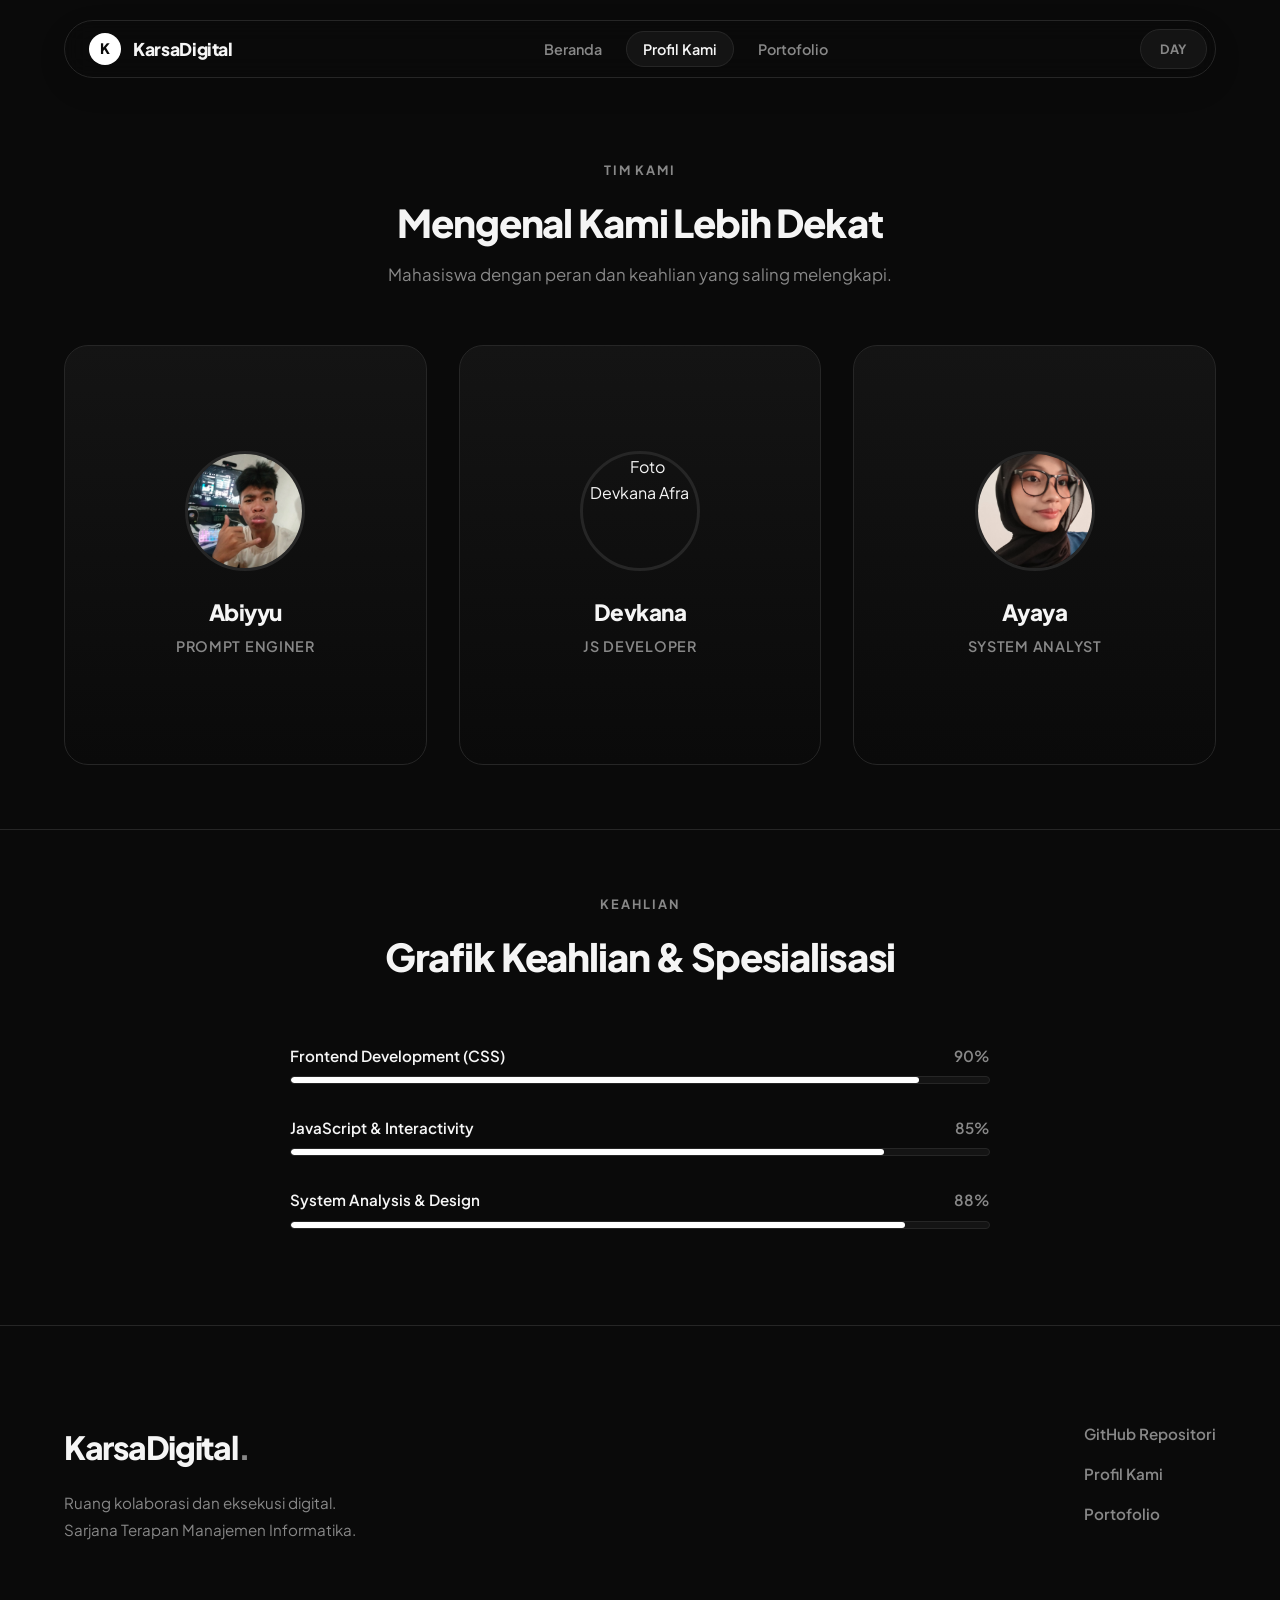
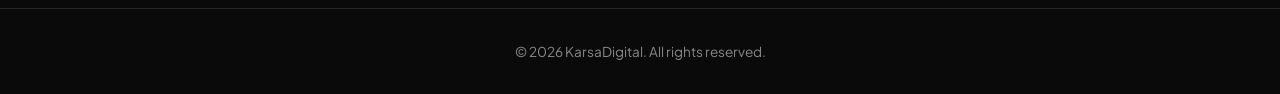
==== profil.html @ aba63a1a "Add files via upload" ====
<!DOCTYPE html>
<html lang="id" data-theme="dark">
<head>
  <meta charset="UTF-8" />
  <meta name="viewport" content="width=device-width, initial-scale=1.0" />
  <meta name="description" content="Profil mahasiswa Manajemen Informatika." />
  <title>KarsaDigital | Profil Kami</title>
  <link rel="preconnect" href="https://fonts.googleapis.com">
  <link rel="preconnect" href="https://fonts.gstatic.com" crossorigin>
  <link href="https://fonts.googleapis.com/css2?family=Plus+Jakarta+Sans:wght@400;500;600;700;800&display=swap" rel="stylesheet">
  <link rel="stylesheet" href="css/style.css" />
</head>
<body>

  <header class="site-header" id="siteHeader">
    <div class="container header-inner">
      <a href="index.html" class="logo">
        <span class="logo-mark" aria-hidden="true">K</span>
        <span class="logo-text">KarsaDigital</span>
      </a>
      <nav class="main-nav" id="mainNav">
        <ul class="nav-list">
          <li><a href="index.html" class="nav-link" data-page="index">Beranda</a></li>
          <li><a href="profil.html" class="nav-link" data-page="profil">Profil Kami</a></li>
          <li><a href="portofolio.html" class="nav-link" data-page="portofolio">Portofolio</a></li>
        </ul>
      </nav>
      <div class="header-actions">
        <button class="theme-toggle" id="themeToggle" type="button" aria-label="Ganti tema">
          <span class="theme-icon" aria-hidden="true">day</span>
        </button>
        <button class="nav-toggle" id="navToggle" type="button" aria-label="Buka menu">
          <span></span><span></span>
        </button>
      </div>
    </div>
  </header>

  <main>
    <section class="team-section">
      <div class="container">
        <div class="section-header">
          <p class="eyebrow">Tim Kami</p>
          <h1 class="section-title">Mengenal Kami Lebih Dekat</h1>
          <p class="section-subtitle">Mahasiswa dengan peran dan keahlian yang saling melengkapi.</p>
        </div>

        <div class="team-grid">
          <!-- Kartu Anggota 1 -->
          <article class="profile-card">
            <div class="card-inner">
              <!-- Sisi Depan -->
              <div class="card-front">
                <div class="card-avatar">
                    <img src="images/Abiyyu.jpg" alt="Foto Abiyyu Fathin" class="img-cover">
                </div>
                <h3 class="card-name">Abiyyu</h3>
                <p class="card-role">Prompt Enginer</p>
              </div>
              <!-- Sisi Belakang (Flip) -->
              <div class="card-back">
                <h3 class="card-name">Abiyyu Fathin</h3>
                <p class="card-nim">NIM: 25091397138</p>
                <p class="card-bio">Bismillah banyak Bos Muda</p>
                <div class="card-skills">
                  <span>HTML</span><span>CSS</span><span>Design Web</span>
                </div>
                <div class="card-socials">
                    <a href="https://instagram.com/citra.ui" target="_blank" rel="noopener" class="social-link">IG</a>
                    <a href="https://github.com/citraui" target="_blank" rel="noopener" class="social-link">GH</a>
                </div>
              </div>
            </div>
          </article>

          <!-- Kartu Anggota 2 -->
          <article class="profile-card">
            <div class="card-inner">
              <div class="card-front">
                <div class="card-avatar">
                    <img src="images/devkana.jpg" alt="Foto Devkana Afra" class="img-cover">
                </div>
                <h3 class="card-name">Devkana</h3>
                <p class="card-role">JS Developer</p>
              </div>
              <div class="card-back">
                <h3 class="card-name">Devkana Afra Alif Gifari</h3>
                <p class="card-nim">NIM: 25091397121</p>
                <p class="card-bio">Pro Player MOLE Road To VChamps</p>
                <div class="card-skills">
                  <span>JavaScript</span><span>React</span><span>Node.js</span>
                </div>
                <div class="card-socials">
                    <a href="https://instagram.com/citra.ui" target="_blank" rel="noopener" class="social-link">IG</a>
                    <a href="https://github.com/citraui" target="_blank" rel="noopener" class="social-link">GH</a>
                </div>
              </div>
            </div>
          </article>

          <!-- Kartu Anggota 3 -->
          <article class="profile-card">
            <div class="card-inner">
              <div class="card-front">
                <div class="card-avatar">
                    <img src="images/aya.jpg" alt="Foto Azzahra Cahya" class="img-cover">
                </div>
                <h3 class="card-name">Ayaya</h3>
                <p class="card-role">System Analyst</p>
              </div>
              <div class="card-back">
                <h3 class="card-name">Azzahra Cahya Setyani Wafa Aribah</h3>
                <p class="card-nim">NIM: 25091397152</p>
                <p class="card-bio">Bertanggung jawab merancang alur sistem dan memastikan kebutuhan pengguna terpenuhi dengan baik.</p>
                <div class="card-skills">
                  <span>Analisis</span><span>UI/UX</span><span>Frontend</span>
                </div>
                <div class="card-socials">
                    <a href="https://www.instagram.com/roemmurys?stkn=c3hhMjN0MXl5cDVo" target="_blank" rel="noopener" class="social-link">IG</a>
                    <a href="https://github.com/Ayeaaz" target="_blank" rel="noopener" class="social-link">GH</a>
                </div>
              </div>
            </div>
          </article>
        </div>
      </div>
    </section>

    <!-- SECTION SKILLS -->
    <section class="skills-section">
      <div class="container">
        <div class="section-header">
          <p class="eyebrow">Keahlian</p>
          <h2 class="section-title">Grafik Keahlian & Spesialisasi</h2>
        </div>

        <div class="skills-grid">
          <!-- Skill 1 -->
          <div class="skill-item">
            <div class="skill-info">
              <span class="skill-name">Frontend Development (CSS)</span>
              <span class="skill-percent">90%</span>
            </div>
            <div class="skill-track">
              <div class="skill-fill" data-width="90%"></div>
            </div>
          </div>

          <!-- Skill 2 -->
          <div class="skill-item">
            <div class="skill-info">
              <span class="skill-name">JavaScript & Interactivity</span>
              <span class="skill-percent">85%</span>
            </div>
            <div class="skill-track">
              <div class="skill-fill" data-width="85%"></div>
            </div>
          </div>

          <!-- Skill 3 -->
          <div class="skill-item">
            <div class="skill-info">
              <span class="skill-name">System Analysis & Design</span>
              <span class="skill-percent">88%</span>
            </div>
            <div class="skill-track">
              <div class="skill-fill" data-width="88%"></div>
            </div>
          </div>
        </div>
      </div>
    </section>
  </main>

  <footer class="site-footer">
    <div class="container footer-inner">
      <div class="footer-brand">
        <h2 class="footer-logo">KarsaDigital<span>.</span></h2>
        <p class="footer-tagline">
          Ruang kolaborasi dan eksekusi digital.<br>
          Sarjana Terapan Manajemen Informatika.
        </p>
      </div>
      <div class="footer-links">
        <a href="https://github.com/" target="_blank" rel="noopener">GitHub Repositori</a>
        <a href="profil.html">Profil Kami</a>
        <a href="portofolio.html">Portofolio</a>
      </div>
    </div>
    <div class="footer-bottom">
      <div class="container">
        <p>&copy; 2026 KarsaDigital. All rights reserved.</p>
      </div>
    </div>
  </footer>
  <script src="js/main.js"></script>
  <script src="js/profil.js"></script>
</body>
</html>
---- css/style.css ----
/* BAGIAN 1 : VARIABEL TEMA */
:root {
  --bg:           #0a0a0a;
  --bg-alt:       #141414;
  --text:         #f5f5f5;
  --text-muted:   #888888;
  --border:       #262626;
  
  --accent:       #ffffff;
  --accent-text:  #0a0a0a;

  --font-main:    'Plus Jakarta Sans', system-ui, -apple-system, sans-serif;
  
  --container:    1200px;
  --header-h:     80px;
  --ease:         cubic-bezier(0.16, 1, 0.3, 1); 
  --dur:          0.4s;
}

[data-theme="light"] {
  --bg:           #f7f7f5; 
  --bg-alt:       #ffffff;
  --text:         #111111;
  --text-muted:   #666666;
  --border:       #e5e5e5;
  
  --accent:       #111111;
  --accent-text:  #ffffff;
}

/*  BAGIAN 2 : RESET & BASE */
*, *::before, *::after {
  box-sizing: border-box;
  margin: 0;
  padding: 0;
}

html {
  scroll-behavior: smooth;
}

body {
  font-family: var(--font-main);
  background-color: var(--bg);
  color: var(--text);
  line-height: 1.6;
  transition: background-color var(--dur) var(--ease), color var(--dur) var(--ease);
  overflow-x: hidden;
  -webkit-font-smoothing: antialiased;
}

a { color: inherit; text-decoration: none; }
ul { list-style: none; }
button { font: inherit; color: inherit; background: none; border: none; cursor: pointer; }
img, svg { max-width: 100%; display: block; }

:focus-visible {
  outline: 2px solid var(--accent);
  outline-offset: 4px;
}

/* BAGIAN 3 : LAYOUT & UTILITAS */
.container {
  width: min(var(--container), 90%);
  margin-inline: auto;
}

.section-title {
  font-size: clamp(1.8rem, 3vw, 2.5rem);
  font-weight: 800;
  letter-spacing: -0.03em;
  margin-bottom: 0.5rem;
}

.section-subtitle {
  color: var(--text-muted);
  font-size: 1.05rem;
}

/* BAGIAN 4 : HEADER (Floating Navbar) */
.site-header {
  position: fixed;
  top: 20px;
  left: 0;
  right: 0;
  z-index: 1000;
  transition: top var(--dur) var(--ease);
}

.header-inner {
  display: flex;
  align-items: center;
  justify-content: space-between;
  background-color: color-mix(in srgb, var(--bg) 80%, transparent);
  backdrop-filter: blur(12px);
  -webkit-backdrop-filter: blur(12px);
  border: 1px solid var(--border);
  border-radius: 100px;
  padding: 0.5rem 0.5rem 0.5rem 1.5rem;
  box-shadow: 0 10px 30px rgba(0,0,0,0.1);
  transition: background-color var(--dur) var(--ease), border-color var(--dur) var(--ease);
}

/* Logo */
.logo {
  display: flex;
  align-items: center;
  gap: 0.75rem;
  font-weight: 800;
  font-size: 1.1rem;
  letter-spacing: -0.02em;
}

.logo-mark {
  display: grid;
  place-items: center;
  width: 32px;
  height: 32px;
  background-color: var(--accent);
  color: var(--accent-text);
  border-radius: 50%;
  font-size: 0.9rem;
  font-weight: 800;
}

/* Nav Links */
.nav-list {
  display: flex;
  align-items: center;
  gap: 0.5rem;
}

.nav-link {
  font-size: 0.9rem;
  font-weight: 600;
  color: var(--text-muted);
  padding: 0.5rem 1rem;
  border-radius: 50px;
  transition: color 0.2s var(--ease), background-color 0.2s var(--ease);
}

.nav-link:hover {
  color: var(--text);
}

.nav-link.active {
  color: var(--text);
  background-color: var(--bg-alt);
  border: 1px solid var(--border);
}

/* Aksi Kanan */
.header-actions {
  display: flex;
  align-items: center;
  gap: 0.5rem;
}

.theme-toggle {
  display: grid;
  place-items: center;
  height: 40px;
  padding: 0 1.2rem; 
  border-radius: 50px;
  background-color: var(--bg-alt);
  border: 1px solid var(--border);
  font-size: 0.8rem;
  font-weight: 700;
  letter-spacing: 0.05em;
  text-transform: uppercase;
  color: var(--text-muted);
  transition: transform 0.2s var(--ease), color 0.2s var(--ease), border-color 0.2s var(--ease);
}

.theme-toggle:hover {
  transform: scale(1.05);
  color: var(--text);
  border-color: var(--text);
}

.nav-toggle {
  display: none;
  flex-direction: column;
  gap: 4px;
  padding: 0 10px;
}
.nav-toggle span {
  display: block;
  width: 100%;
  height: 2px;
  background-color: var(--text);
  border-radius: 2px;
  transition: transform 0.3s var(--ease);
}

/*  BAGIAN 5 : TOMBOL (Minimalist) */
.btn {
  display: inline-flex;
  align-items: center;
  justify-content: center;
  padding: 0.9rem 1.8rem;
  font-size: 0.95rem;
  font-weight: 700;
  border-radius: 50px;
  transition: all 0.3s var(--ease);
}

.btn-primary {
  background-color: var(--accent);
  color: var(--accent-text);
  border: 1px solid var(--accent);
}

.btn-primary:hover {
  background-color: transparent;
  color: var(--accent);
}

.btn-text {
  background-color: transparent;
  color: var(--text);
  padding-inline: 1rem;
}

.btn-text:hover {
  color: var(--text-muted);
  padding-left: 1.2rem; /* Efek geser */
}

/* BAGIAN 6 : HERO SECTION */
.hero {
  padding-top: calc(var(--header-h) + 6rem);
  padding-bottom: 6rem;
}

.hero-inner {
  display: grid;
  grid-template-columns: 1.1fr 0.9fr;
  gap: 4rem;
  align-items: center;
}

.eyebrow {
  font-size: 0.85rem;
  font-weight: 600;
  letter-spacing: 0.15em;
  text-transform: uppercase;
  color: var(--text-muted);
  margin-bottom: 1.5rem;
}

.hero-title {
  font-size: clamp(3rem, 6vw, 5.5rem);
  font-weight: 800;
  line-height: 1.05;
  letter-spacing: -0.04em;
  margin-bottom: 2rem;
}

/* Teks outline (efek transparan) */
.text-outline {
  color: transparent;
  -webkit-text-stroke: 1px var(--text);
}

.hero-desc {
  font-size: 1.1rem;
  color: var(--text-muted);
  max-width: 45ch;
  margin-bottom: 2.5rem;
}
.hero-desc strong {
  color: var(--text);
}

.hero-actions {
  display: flex;
  align-items: center;
  gap: 1.5rem;
}

/* Visual Kanan */
.hero-visual {
  position: relative;
}

.visual-card {
  position: relative;
  width: 100%;
  aspect-ratio: 4/5;
  border-radius: 24px;
  overflow: hidden;
  background: linear-gradient(135deg, #1a1a1a, #0a0a0a);
  border: 1px solid var(--border);
}

[data-theme="light"] .visual-card {
  background: linear-gradient(135deg, #e0e0e0, #f7f7f5);
}

/* --- Kotak pembungkus gambar --- */
.visual-img {
  width: 100%;
  height: 100%;
}

/* --- Efek hitam putih pada gambar --- */
.visual-img img {
  mix-blend-mode: luminosity; /* Efek hitam putih */
  opacity: 0.7;               /* Sedikit transparan biar menyatu */
}

.visual-overlay {
  position: absolute;
  bottom: 0;
  left: 0;
  right: 0;
  padding: 2rem;
  background: linear-gradient(to top, rgba(0,0,0,0.8), transparent);
  color: #fff;
}

.tag {
  display: inline-block;
  font-size: 0.75rem;
  font-weight: 700;
  letter-spacing: 0.1em;
  text-transform: uppercase;
  margin-bottom: 0.5rem;
  opacity: 0.7;
}

/* BAGIAN 7 : STATS SECTION */
.stats {
  padding: 4rem 0 6rem;
  border-top: 1px solid var(--border);
}

.stats-header {
  margin-bottom: 3rem;
}

.stats-grid {
  display: grid;
  grid-template-columns: repeat(3, 1fr);
  gap: 2rem;
}

.stat-card {
  padding: 2rem;
  border-left: 2px solid var(--border);
  transition: border-color 0.3s var(--ease);
}

.stat-card:hover {
  border-color: var(--accent);
}

.stat-number {
  font-size: clamp(2.5rem, 5vw, 4rem);
  font-weight: 800;
  line-height: 1;
  letter-spacing: -0.04em;
  margin-bottom: 0.5rem;
}

.stat-label {
  font-size: 0.95rem;
  color: var(--text-muted);
  font-weight: 500;
}

/*  BAGIAN 8 : FOOTER */
.site-footer {
  padding: 6rem 0 2rem;
  border-top: 1px solid var(--border);
}

.footer-inner {
  display: flex;
  justify-content: space-between;
  align-items: flex-start;
  flex-wrap: wrap;
  gap: 3rem;
  margin-bottom: 4rem;
}

.footer-logo {
  font-size: 2rem;
  font-weight: 800;
  letter-spacing: -0.04em;
  margin-bottom: 1rem;
}

.footer-logo span {
  color: var(--text-muted);
}

.footer-tagline {
  color: var(--text-muted);
  font-size: 0.95rem;
  line-height: 1.8;
}

.footer-links {
  display: flex;
  flex-direction: column;
  gap: 1rem;
}

.footer-links a {
  font-weight: 600;
  font-size: 0.95rem;
  color: var(--text-muted);
  transition: color 0.2s var(--ease);
}

.footer-links a:hover {
  color: var(--text);
}

.footer-bottom {
  border-top: 1px solid var(--border);
  padding-top: 2rem;
  text-align: center;
}

.footer-bottom p {
  font-size: 0.85rem;
  color: var(--text-muted);
}

/* BAGIAN 9 : RESPONSIVE */
@media (max-width: 960px) {
  .hero-inner {
    grid-template-columns: 1fr;
    gap: 3rem;
  }
  
  .hero-title {
    font-size: clamp(2.5rem, 8vw, 4rem);
  }

  .hero-visual {
    max-width: 400px;
    margin-inline: auto;
  }

  .stats-grid {
    grid-template-columns: 1fr;
    gap: 0;
  }

  .stat-card {
    border-left: none;
    border-bottom: 2px solid var(--border);
    padding: 2rem 0;
  }
  
  .stat-card:last-child {
    border-bottom: none;
  }

  .footer-inner {
    flex-direction: column;
  }
}

@media (max-width: 820px) {
  .nav-toggle { display: flex; }

  .main-nav {
    position: absolute;
    top: calc(100% + 10px);
    left: 0;
    right: 0;
    background-color: var(--bg-alt);
    border: 1px solid var(--border);
    border-radius: 20px;
    padding: 1rem;
    display: none;
    box-shadow: 0 20px 40px rgba(0,0,0,0.3);
  }

  .main-nav.is-open { display: block; }

  .nav-list {
    flex-direction: column;
    align-items: stretch;
  }

  .nav-link {
    text-align: center;
    padding: 1rem;
  }
  
  .header-inner {
    padding: 0.5rem 1rem;
  }
}

/*  BAGIAN 10 : HALAMAN PROFIL (profil.html) */

/* --- Section Header --- */
.section-header {
  text-align: center;
  margin-bottom: 3.5rem;
}

.eyebrow {
  font-size: 0.8rem;
  font-weight: 700;
  letter-spacing: 0.15em;
  text-transform: uppercase;
  color: var(--text-muted);
  margin-bottom: 0.75rem;
}

/* --- Grid Tim --- */
.team-section {
  padding-top: calc(var(--header-h) + 5rem);
  padding-bottom: 4rem;
}

.team-grid {
  display: grid;
  grid-template-columns: repeat(auto-fit, minmax(300px, 1fr));
  gap: 2rem;
}

/* --- Helper untuk Gambar Tag <img> --- */
.img-cover {
  width: 100%;
  height: 100%;
  object-fit: cover; 
  display: block;
}

/* --- Kartu Profil (Flip Card) --- */
.profile-card {
  perspective: 1200px;
  height: 420px;
}

.card-inner {
  position: relative;
  width: 100%;
  height: 100%;
  transition: transform 0.8s cubic-bezier(0.16, 1, 0.3, 1);
  transform-style: preserve-3d;
}

.card-inner.is-flipped {
  transform: rotateY(180deg);
}

.card-front,
.card-back {
  position: absolute;
  inset: 0;
  backface-visibility: hidden;
  -webkit-backface-visibility: hidden;
  border-radius: 24px;
  border: 1px solid var(--border);
  background-color: var(--bg-alt);
  padding: 2.5rem 2rem;
  display: flex;
  flex-direction: column;
  align-items: center;
  justify-content: center;
  text-align: center;
}

.card-front {
  background: linear-gradient(180deg, var(--bg-alt) 0%, var(--bg) 100%);
}

.card-back {
  transform: rotateY(180deg);
  justify-content: flex-start;
  text-align: left;
  padding-top: 2rem;
}

.card-avatar {
  width: 120px;
  height: 120px;
  border-radius: 50%;
  margin-bottom: 1.5rem;
  border: 3px solid var(--border);
  overflow: hidden; 
  display: flex;    
  align-items: center;
  justify-content: center;
}

/* Tambahkan ini di bawahnya untuk mengatur gambar di dalam avatar */
.card-avatar img {
  width: 100%;
  height: 100%;
  object-fit: cover;       
  object-position: center top; 
  display: block;
}

.card-name {
  font-size: 1.4rem;
  font-weight: 800;
  letter-spacing: -0.02em;
  margin-bottom: 0.25rem;
}

.card-role {
  font-size: 0.9rem;
  font-weight: 600;
  color: var(--text-muted);
  text-transform: uppercase;
  letter-spacing: 0.05em;
}

.card-nim {
  font-size: 0.85rem;
  color: var(--text-muted);
  margin-bottom: 1rem;
}

.card-bio {
  font-size: 0.9rem;
  color: var(--text-muted);
  line-height: 1.6;
  margin-bottom: 1.5rem;
}

.card-skills {
  display: flex;
  flex-wrap: wrap;
  gap: 0.5rem;
  margin-bottom: 1.5rem;
}

.card-skills span {
  font-size: 0.75rem;
  font-weight: 600;
  padding: 0.35rem 0.75rem;
  background-color: var(--bg);
  border: 1px solid var(--border);
  border-radius: 50px;
  color: var(--text);
}

.card-socials {
  display: flex;
  gap: 0.75rem;
}

.social-link {
  display: grid;
  place-items: center;
  width: 36px;
  height: 36px;
  font-size: 0.75rem;
  font-weight: 700;
  background-color: var(--bg);
  border: 1px solid var(--border);
  border-radius: 50%;
  color: var(--text);
  transition: all 0.2s var(--ease);
}

.social-link:hover {
  background-color: var(--accent);
  color: var(--accent-text);
  border-color: var(--accent);
}

/* --- Section Skills --- */
.skills-section {
  padding: 4rem 0 6rem;
  border-top: 1px solid var(--border);
}

.skills-grid {
  max-width: 700px;
  margin-inline: auto;
  display: flex;
  flex-direction: column;
  gap: 2rem;
}

.skill-item {
  width: 100%;
}

.skill-info {
  display: flex;
  justify-content: space-between;
  margin-bottom: 0.5rem;
  font-size: 0.95rem;
  font-weight: 600;
}

.skill-percent {
  color: var(--text-muted);
}

.skill-track {
  height: 8px;
  background-color: var(--bg-alt);
  border: 1px solid var(--border);
  border-radius: 10px;
  overflow: hidden;
}

.skill-fill {
  height: 100%;
  width: 0; 
  background-color: var(--accent);
  border-radius: 10px;
  transition: width 1.5s cubic-bezier(0.16, 1, 0.3, 1);
}


/* BAGIAN 11 : HALAMAN PORTOFOLIO (portofolio.html) */

.portfolio-section {
  padding-top: calc(var(--header-h) + 5rem);
  padding-bottom: 4rem;
}

/* --- Filter Buttons --- */
.filter-btns {
  display: flex;
  flex-wrap: wrap;
  justify-content: center;
  gap: 0.75rem;
  margin-bottom: 3rem;
}

.filter-btn {
  padding: 0.6rem 1.2rem;
  font-size: 0.9rem;
  font-weight: 600;
  color: var(--text-muted);
  background-color: transparent;
  border: 1px solid var(--border);
  border-radius: 50px;
  transition: all 0.3s var(--ease);
}

.filter-btn:hover {
  border-color: var(--text);
  color: var(--text);
}

.filter-btn.active {
  background-color: var(--accent);
  color: var(--accent-text);
  border-color: var(--accent);
}

/* --- Grid Proyek --- */
.project-grid {
  display: grid;
  grid-template-columns: repeat(auto-fill, minmax(320px, 1fr));
  gap: 2rem;
}

.project-card {
  background-color: var(--bg-alt);
  border: 1px solid var(--border);
  border-radius: 24px;
  overflow: hidden;
  transition: transform 0.3s var(--ease), box-shadow 0.3s var(--ease);
}

.project-card:hover {
  transform: translateY(-6px);
  box-shadow: 0 20px 40px rgba(0, 0, 0, 0.1);
}

.project-img {
  width: 100%;
  height: 200px;
  background-size: cover;
  background-position: center;
  border-bottom: 1px solid var(--border);
}

.project-info {
  padding: 1.5rem;
}

.project-tag {
  display: inline-block;
  font-size: 0.7rem;
  font-weight: 700;
  letter-spacing: 0.1em;
  text-transform: uppercase;
  color: var(--text-muted);
  margin-bottom: 0.75rem;
}

.project-title {
  font-size: 1.2rem;
  font-weight: 800;
  letter-spacing: -0.02em;
  margin-bottom: 0.5rem;
}

.project-desc {
  font-size: 0.9rem;
  color: var(--text-muted);
  margin-bottom: 1.25rem;
}

/* --- Modal --- */
.modal {
  position: fixed;
  inset: 0;
  z-index: 2000;
  display: none; /* Diubah jadi flex oleh JS */
  place-items: center;
  background-color: rgba(0, 0, 0, 0.8);
  backdrop-filter: blur(8px);
  -webkit-backdrop-filter: blur(8px);
  padding: 1.5rem;
}

.modal-content {
  position: relative;
  width: 100%;
  max-width: 600px;
  background-color: var(--bg);
  border: 1px solid var(--border);
  border-radius: 24px;
  padding: 2.5rem;
  box-shadow: 0 40px 80px rgba(0, 0, 0, 0.4);
  max-height: 90vh;
  overflow-y: auto;
}

.modal-close {
  position: absolute;
  top: 1.5rem;
  right: 1.5rem;
  font-size: 2rem;
  line-height: 1;
  color: var(--text-muted);
  transition: color 0.2s;
}

.modal-close:hover {
  color: var(--text);
}

.modal-img {
  width: 100%;
  height: 250px;
  background-size: cover;
  background-position: center;
  border-radius: 16px;
  margin-bottom: 1.5rem;
  border: 1px solid var(--border);
}

.modal-title {
  font-size: 1.8rem;
  font-weight: 800;
  letter-spacing: -0.02em;
  margin-bottom: 1rem;
}

.modal-desc {
  color: var(--text-muted);
  margin-bottom: 1.5rem;
}

.modal-tech {
  display: flex;
  flex-wrap: wrap;
  gap: 0.5rem;
}

.modal-tech span {
  font-size: 0.8rem;
  font-weight: 600;
  padding: 0.4rem 0.8rem;
  background-color: var(--bg-alt);
  border: 1px solid var(--border);
  border-radius: 50px;
}

/* --- Form Kontak --- */
.contact-section {
  padding: 5rem 0 6rem;
  border-top: 1px solid var(--border);
}

.contact-form {
  max-width: 600px;
  margin-inline: auto;
}

.form-group {
  margin-bottom: 1.5rem;
}

.form-group label {
  display: block;
  font-size: 0.9rem;
  font-weight: 600;
  margin-bottom: 0.5rem;
}

.form-control {
  width: 100%;
  padding: 1rem 1.25rem;
  font-size: 0.95rem;
  font-family: var(--font-main);
  color: var(--text);
  background-color: var(--bg-alt);
  border: 1px solid var(--border);
  border-radius: 12px;
  outline: none;
  transition: border-color 0.3s var(--ease), box-shadow 0.3s var(--ease);
}

.form-control:focus {
  border-color: var(--text);
  box-shadow: 0 0 0 3px color-mix(in srgb, var(--text) 10%, transparent);
}

.form-control::placeholder {
  color: var(--text-muted);
  opacity: 0.5;
}

.error-msg {
  display: none;
  font-size: 0.85rem;
  color: #ef4444;
  margin-top: 0.5rem;
}

.error-msg.is-visible {
  display: block;
}

/* BAGIAN 12 : RESPONSIVE TAMBAHAN */
@media (max-width: 768px) {
  .team-grid {
    grid-template-columns: 1fr;
    max-width: 400px;
    margin-inline: auto;
  }
  
  .project-grid {
    grid-template-columns: 1fr;
  }

  .modal-content {
    padding: 1.5rem;
  }
}
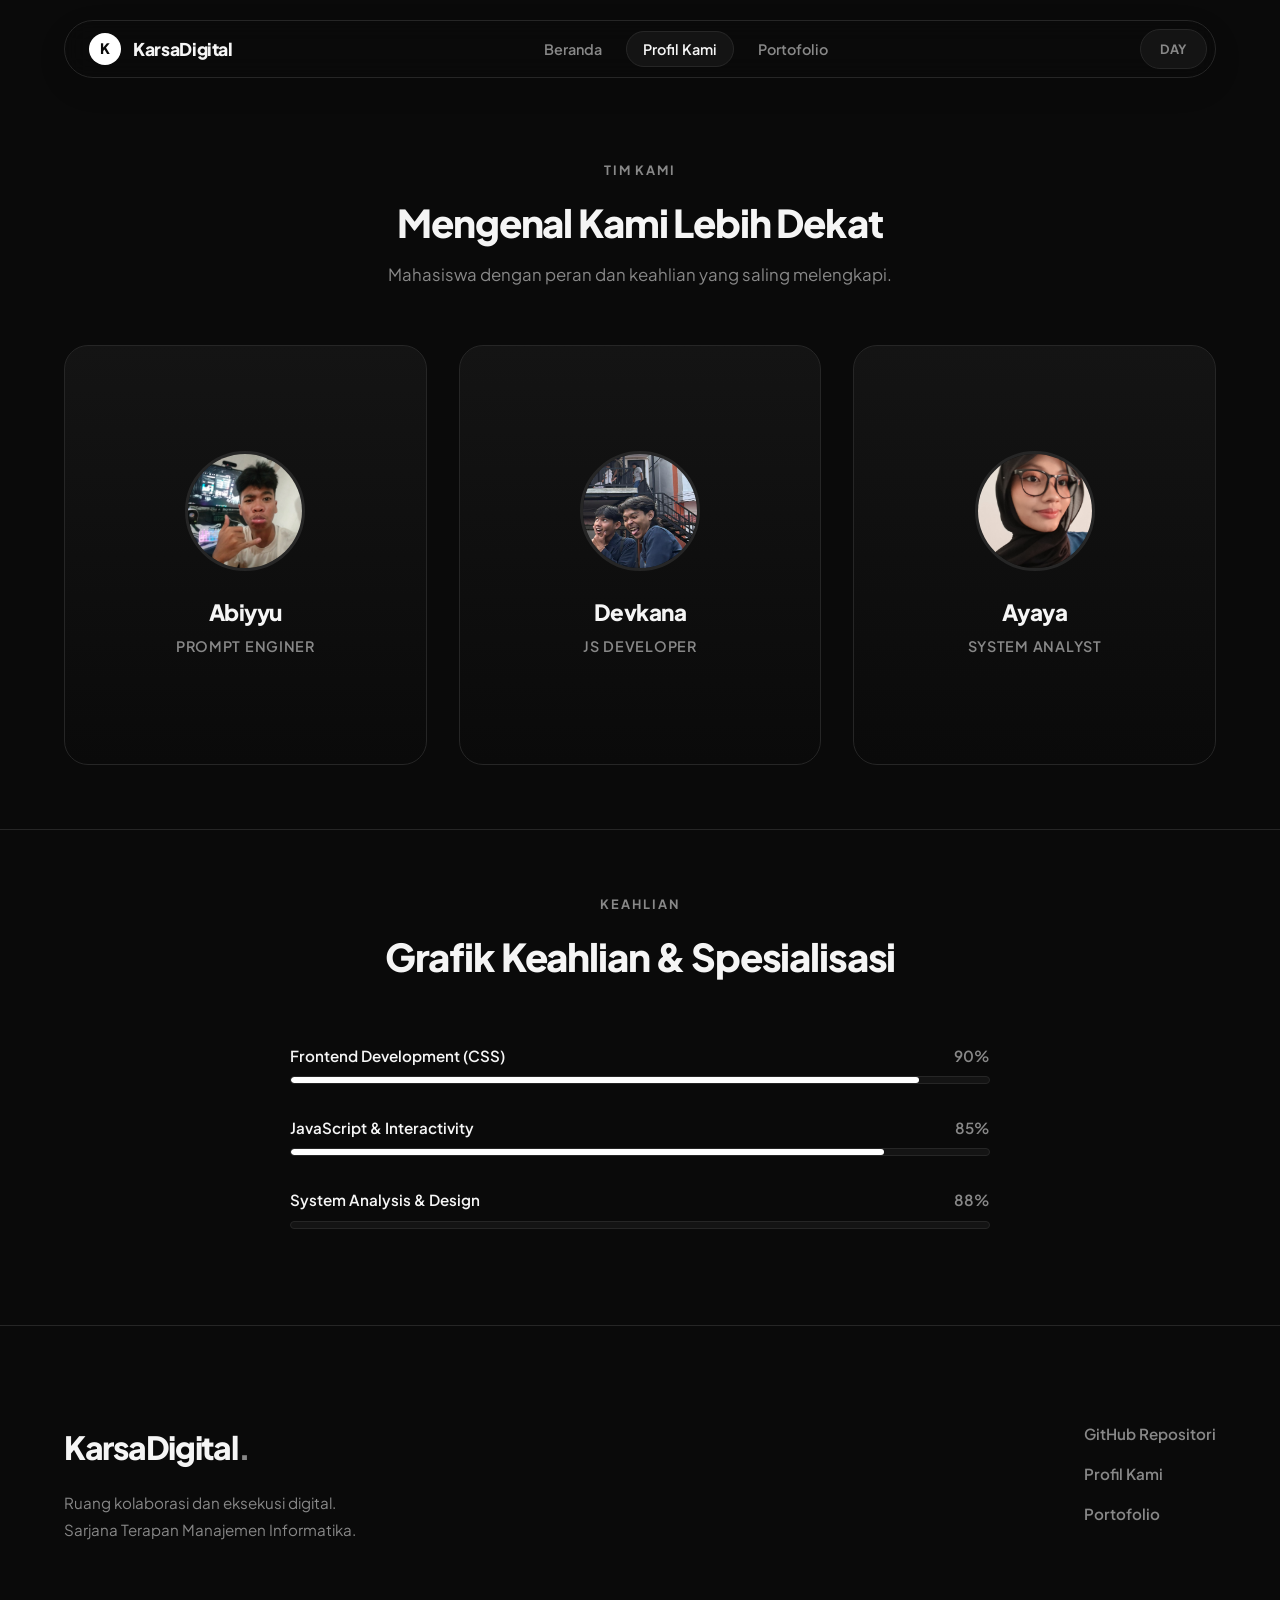
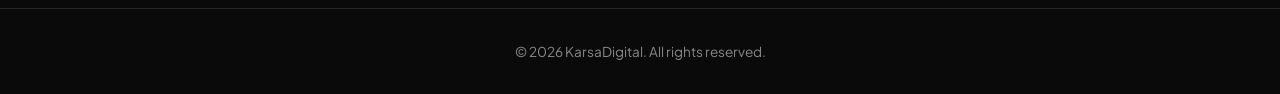
==== commit cfc33e83: "profil.html" ====
--- a/profil.html
+++ b/profil.html
@@ -78,7 +78,7 @@
             <div class="card-inner">
               <div class="card-front">
                 <div class="card-avatar">
-                    <img src="images/devkana.jpg" alt="Foto Devkana Afra" class="img-cover">
+                    <img src="images/Devkana.jpg" alt="Foto Devkana Afra" class="img-cover">
                 </div>
                 <h3 class="card-name">Devkana</h3>
                 <p class="card-role">JS Developer</p>
@@ -196,4 +196,4 @@
   <script src="js/main.js"></script>
   <script src="js/profil.js"></script>
 </body>
-</html>+</html>
